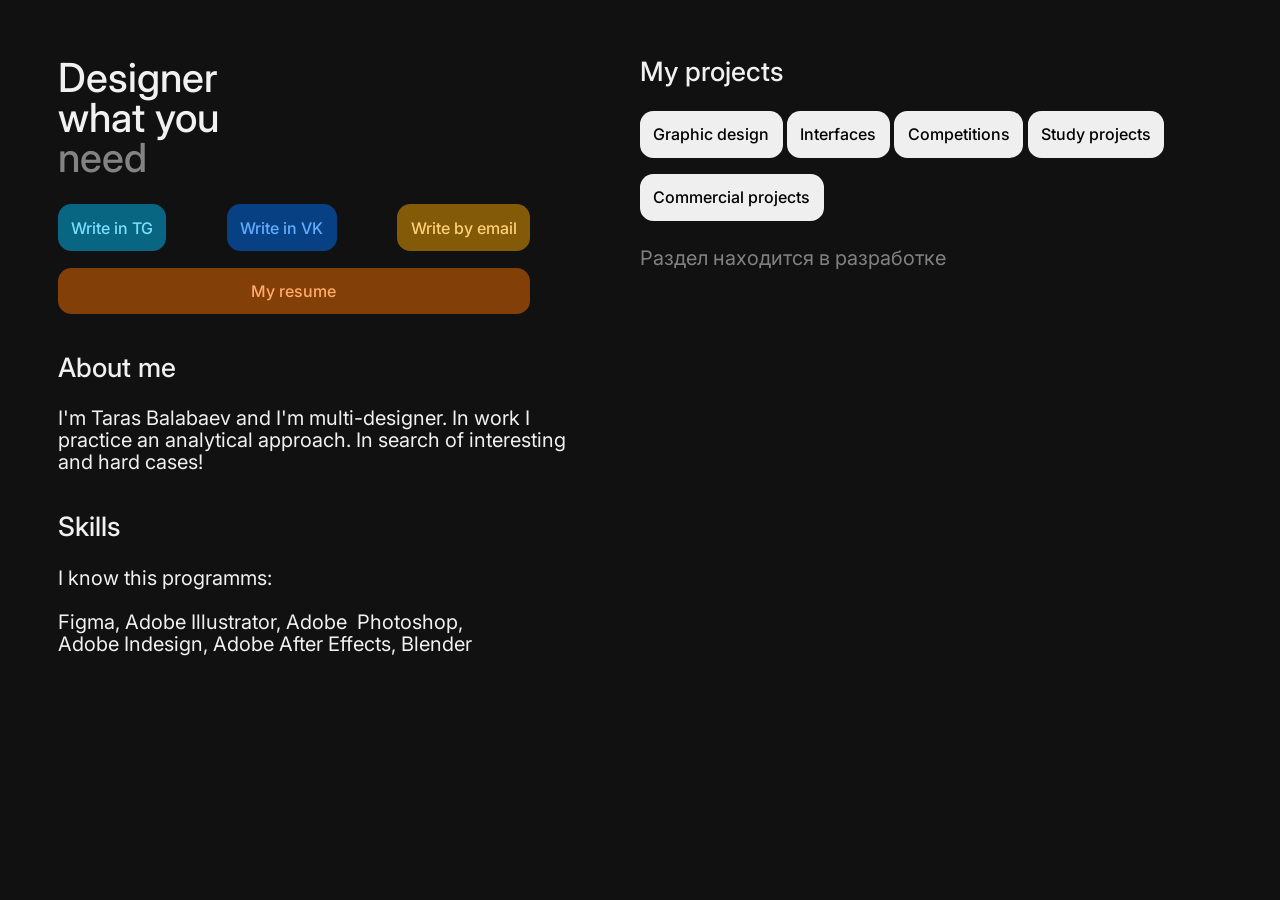
==== index.html @ 017d686e "testing" ====
<!doctype html>
<html lang="en">
  <head>
    <meta charset="UTF-8" />
    <meta name="viewport" content="width=device-width, initial-scale=1.0" />
    <title>Portfolio 2026</title>
    <link rel="stylesheet" href="stylesheets/style.css" />
    <script defer src="javascripts/script.js"></script>
    <link rel="icon" href="images/icon.ico" />
    <link rel="stylesheet" href="images/icon.png" />

    <meta property="og:type" content="website" />
    <meta property="og:title" content="Портфолио Тараса Балабаева" />
    <meta
      property="og:description"
      content="Дизайнер, который вам не нужен, а необходим"
    />
    <meta
      property="og:image"
      content="https://raw.githubusercontent.com/killedbycss/portfolio/refs/heads/main/images/banner.png"
    />
    <meta
      property="og:url"
      content="https://killedbycss.github.io/portfolio/"
    />
  </head>
  <body>
    <!-- Анатомия страницы -->
    <div class="contents">
      <!-- Главные секции -->

      <!-- Описание -->
      <section id="description">
        <div class="miniContents">
          <h1>Designer <br />what you <br /><span>need</span></h1>
          <div class="tags" id="social">
            <button
              class="tag"
              id="tg"
              onclick="window.open('https://t.me/killedbycss', '_blank')"
            >
              Write in TG
            </button>
            <button
              class="tag"
              id="vk"
              onclick="window.open('https://vk.com/tarasbalabaev', '_blank')"
            >
              Write in VK
            </button>
            <button class="tag" id="emEn">Write by email</button>
            <button
              class="tag"
              id="mr"
              onclick="
                window.open(
                  'https://hh.ru/resume/beac0c36ff1005ab8c0039ed1f59636e52775a?hhtmFrom=profile_experience',
                  '_blank'
                )
              "
            >
              My resume
            </button>
          </div>
        </div>
        <div class="miniContents">
          <h2>About me</h2>
          <p>
            I'm Taras Balabaev and I'm multi-designer. In work I practice an
            analytical approach. In search of interesting and hard cases!
          </p>
        </div>

        <div class="miniContents">
          <h2>Skills</h2>
          <p>
            I know this programms:<br /><br />Figma, Adobe&nbsp;Illustrator,
            Adobe &nbsp;Photoshop, Adobe&nbsp;Indesign,
            Adobe&nbsp;After&nbsp;Effects, Blender
          </p>
        </div>
      </section>

      <!-- Пустота -->
      <div id="waste"></div>

      <!-- Проекты -->
      <section id="projects">
        <div class="miniContents">
          <h2>My projects</h2>
          <div class="tags" id="sort">
            <button class="tag" id="">Graphic design</button>
            <button class="tag" id="">Interfaces</button>
            <button class="tag" id="">Competitions</button>
            <button class="tag" id="">Study projects</button>
            <button class="tag" id="">Commercial projects</button>
          </div>
          <p id="comment">Раздел находится в разработке</p>
        </div>
      </section>
    </div>
  </body>
</html>
---- stylesheets/style.css ----
@import 'reset.css';
@import url('https://fonts.googleapis.com/css2?family=Inter:ital,opsz,wght@0,14..32,100..900;1,14..32,100..900&display=swap');
@import 'layout.css';
@import 'animation.css';
@import 'adaptive.css';
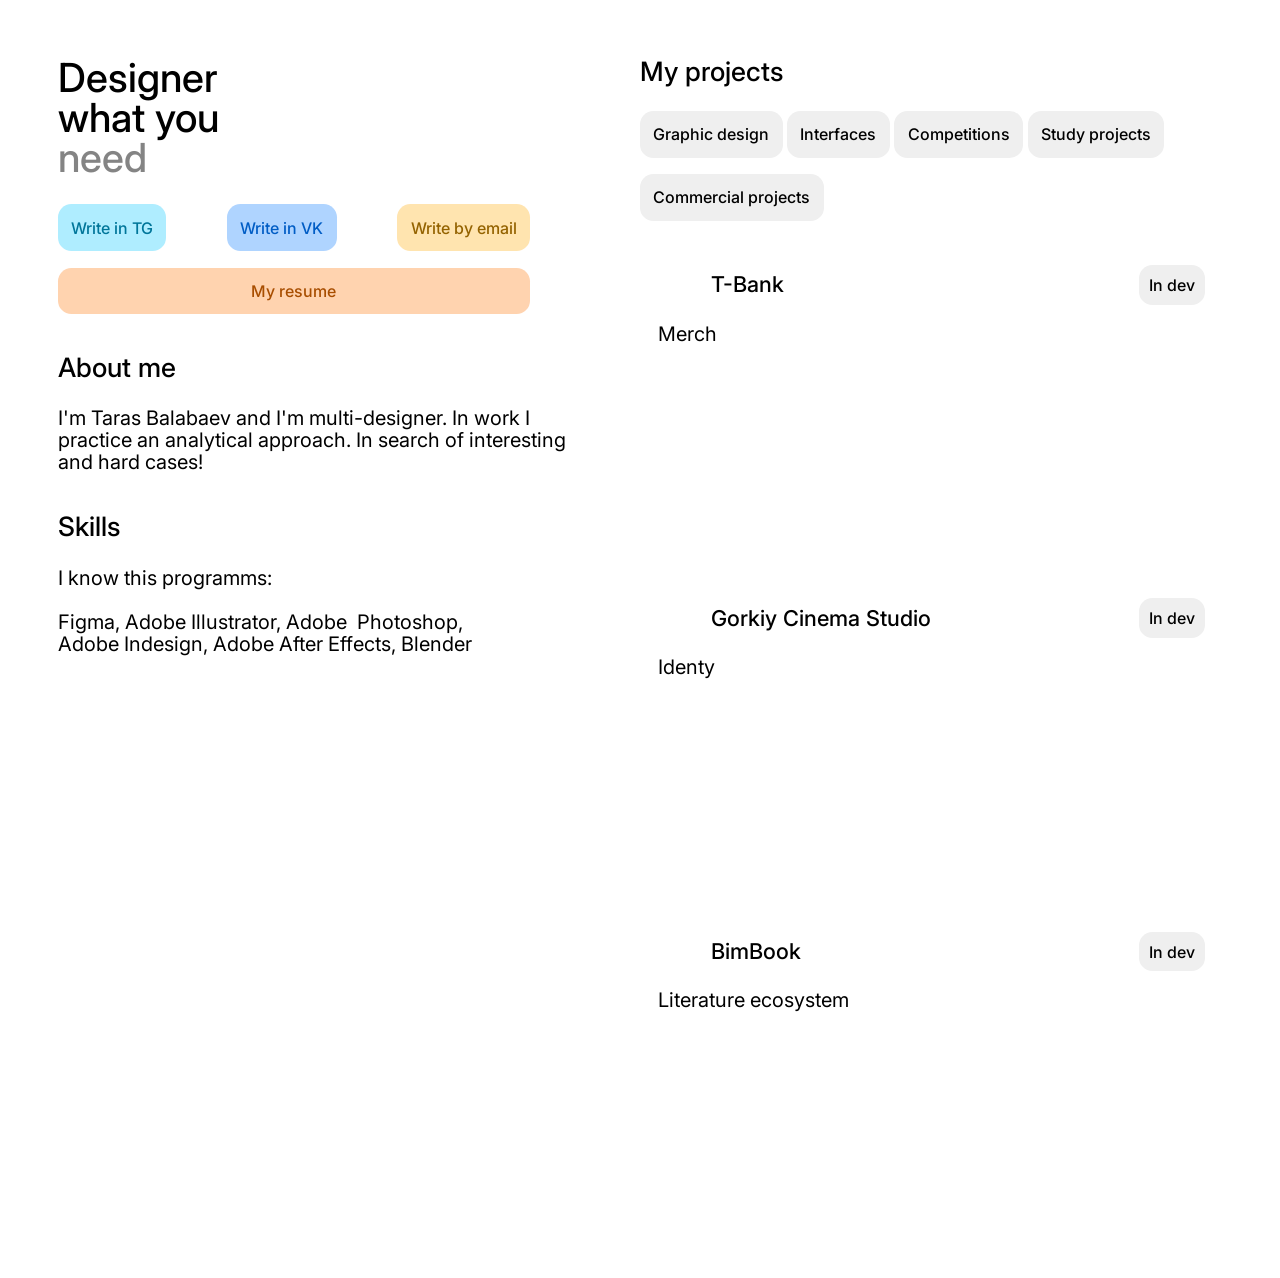
==== commit cb937db4: "Ready to projects" ====
--- a/index.html
+++ b/index.html
@@ -5,6 +5,7 @@
     <meta name="viewport" content="width=device-width, initial-scale=1.0" />
     <title>Portfolio 2026</title>
     <link rel="stylesheet" href="stylesheets/style.css" />
+    <script defer src="redirect.js"></script>
     <script defer src="javascripts/script.js"></script>
     <link rel="icon" href="images/icon.ico" />
     <link rel="stylesheet" href="images/icon.png" />
@@ -95,7 +96,51 @@
             <button class="tag" id="">Study projects</button>
             <button class="tag" id="">Commercial projects</button>
           </div>
-          <p id="comment">Раздел находится в разработке</p>
+          <div class="project">
+            <div class="aboutProject">
+              <div class="iconText">
+                <div class="projectIcon"></div>
+                <h3>T-Bank</h3>
+              </div>
+              <button class="tag" id="open">In dev</button>
+            </div>
+            <p>Merch</p>
+            <div class="aboutProject">
+              <div class="projectImage"></div>
+              <div class="projectImage"></div>
+              <div class="projectImage"></div>
+            </div>
+          </div>
+          <div class="project">
+            <div class="aboutProject">
+              <div class="iconText">
+                <div class="projectIcon"></div>
+                <h3>Gorkiy Cinema Studio</h3>
+              </div>
+              <button class="tag" id="open">In dev</button>
+            </div>
+            <p>Identy</p>
+            <div class="aboutProject">
+              <div class="projectImage"></div>
+              <div class="projectImage"></div>
+              <div class="projectImage"></div>
+            </div>
+          </div>
+          <div class="project">
+            <div class="aboutProject">
+              <div class="iconText">
+                <div class="projectIcon"></div>
+                <h3>BimBook</h3>
+              </div>
+              <button class="tag" id="open">In dev</button>
+            </div>
+            <p>Literature ecosystem</p>
+            <div class="aboutProject">
+              <div class="projectImage"></div>
+              <div class="projectImage"></div>
+              <div class="projectImage"></div>
+            </div>
+          </div>
         </div>
       </section>
     </div>
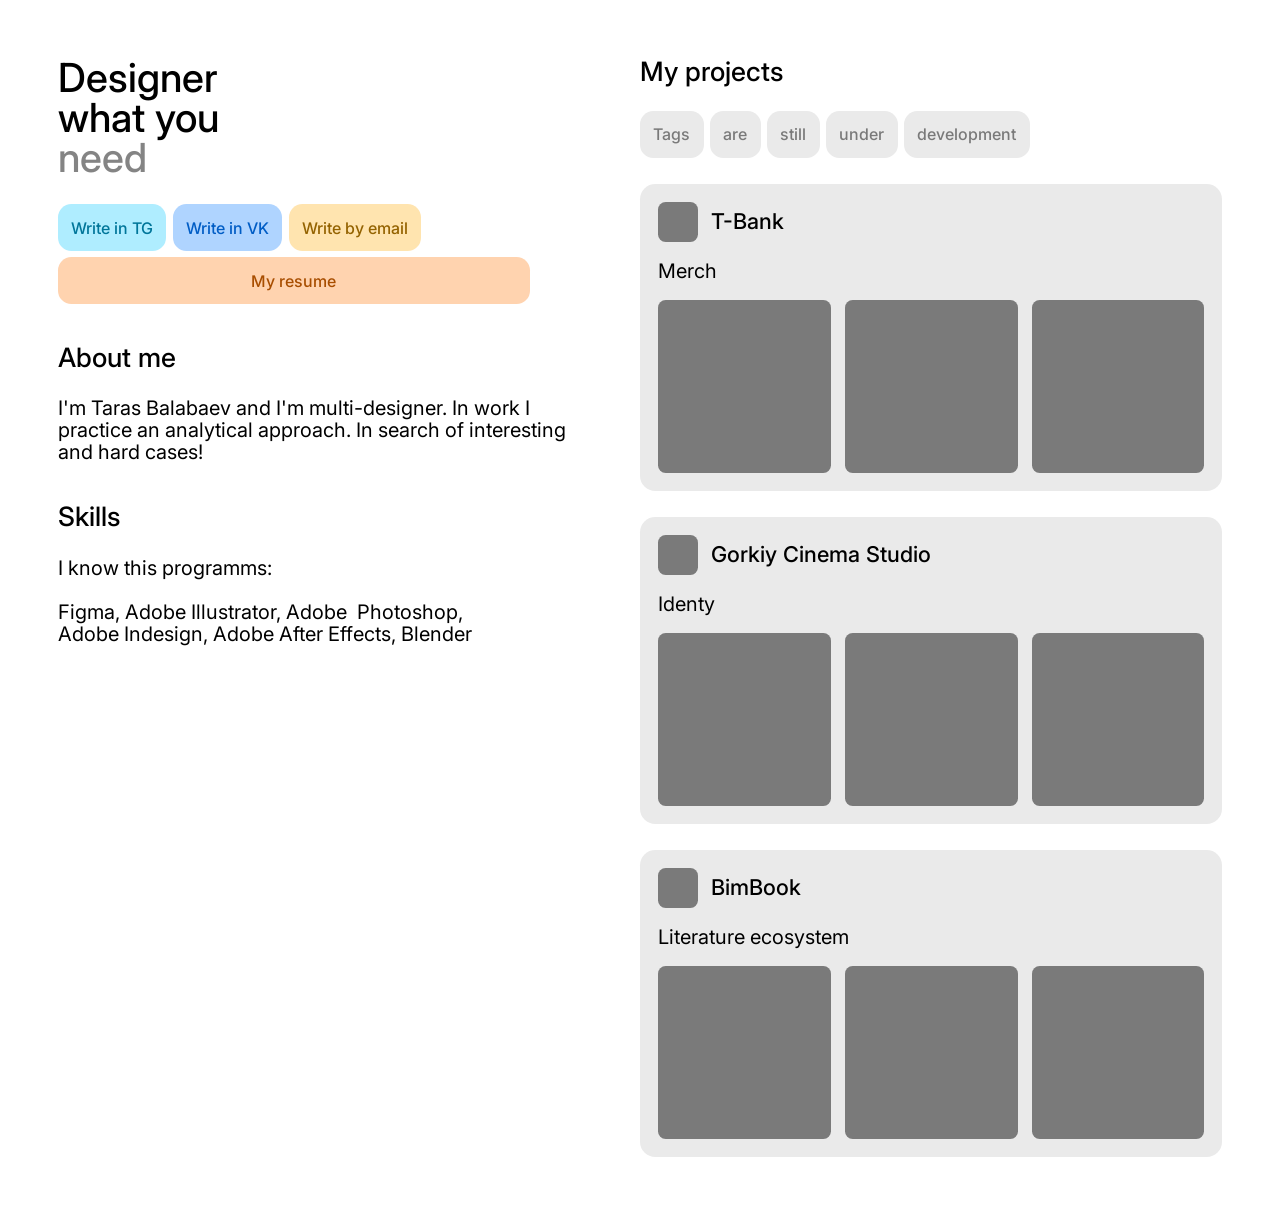
==== commit 827b0131: "transitions" ====
--- a/index.html
+++ b/index.html
@@ -90,11 +90,11 @@
         <div class="miniContents">
           <h2>My projects</h2>
           <div class="tags" id="sort">
-            <button class="tag" id="">Graphic design</button>
-            <button class="tag" id="">Interfaces</button>
-            <button class="tag" id="">Competitions</button>
-            <button class="tag" id="">Study projects</button>
-            <button class="tag" id="">Commercial projects</button>
+            <button class="tag" id="">Tags</button>
+            <button class="tag" id="">are</button>
+            <button class="tag" id="">still</button>
+            <button class="tag" id="">under</button>
+            <button class="tag" id="">development</button>
           </div>
           <div class="project">
             <div class="aboutProject">
@@ -102,7 +102,7 @@
                 <div class="projectIcon"></div>
                 <h3>T-Bank</h3>
               </div>
-              <button class="tag" id="open">In dev</button>
+              <!-- <button class="tag" id="open">In dev</button> -->
             </div>
             <p>Merch</p>
             <div class="aboutProject">
@@ -117,7 +117,7 @@
                 <div class="projectIcon"></div>
                 <h3>Gorkiy Cinema Studio</h3>
               </div>
-              <button class="tag" id="open">In dev</button>
+              <!-- <button class="tag" id="open">In dev</button> -->
             </div>
             <p>Identy</p>
             <div class="aboutProject">
@@ -132,7 +132,7 @@
                 <div class="projectIcon"></div>
                 <h3>BimBook</h3>
               </div>
-              <button class="tag" id="open">In dev</button>
+              <!-- <button class="tag" id="open">In dev</button> -->
             </div>
             <p>Literature ecosystem</p>
             <div class="aboutProject">
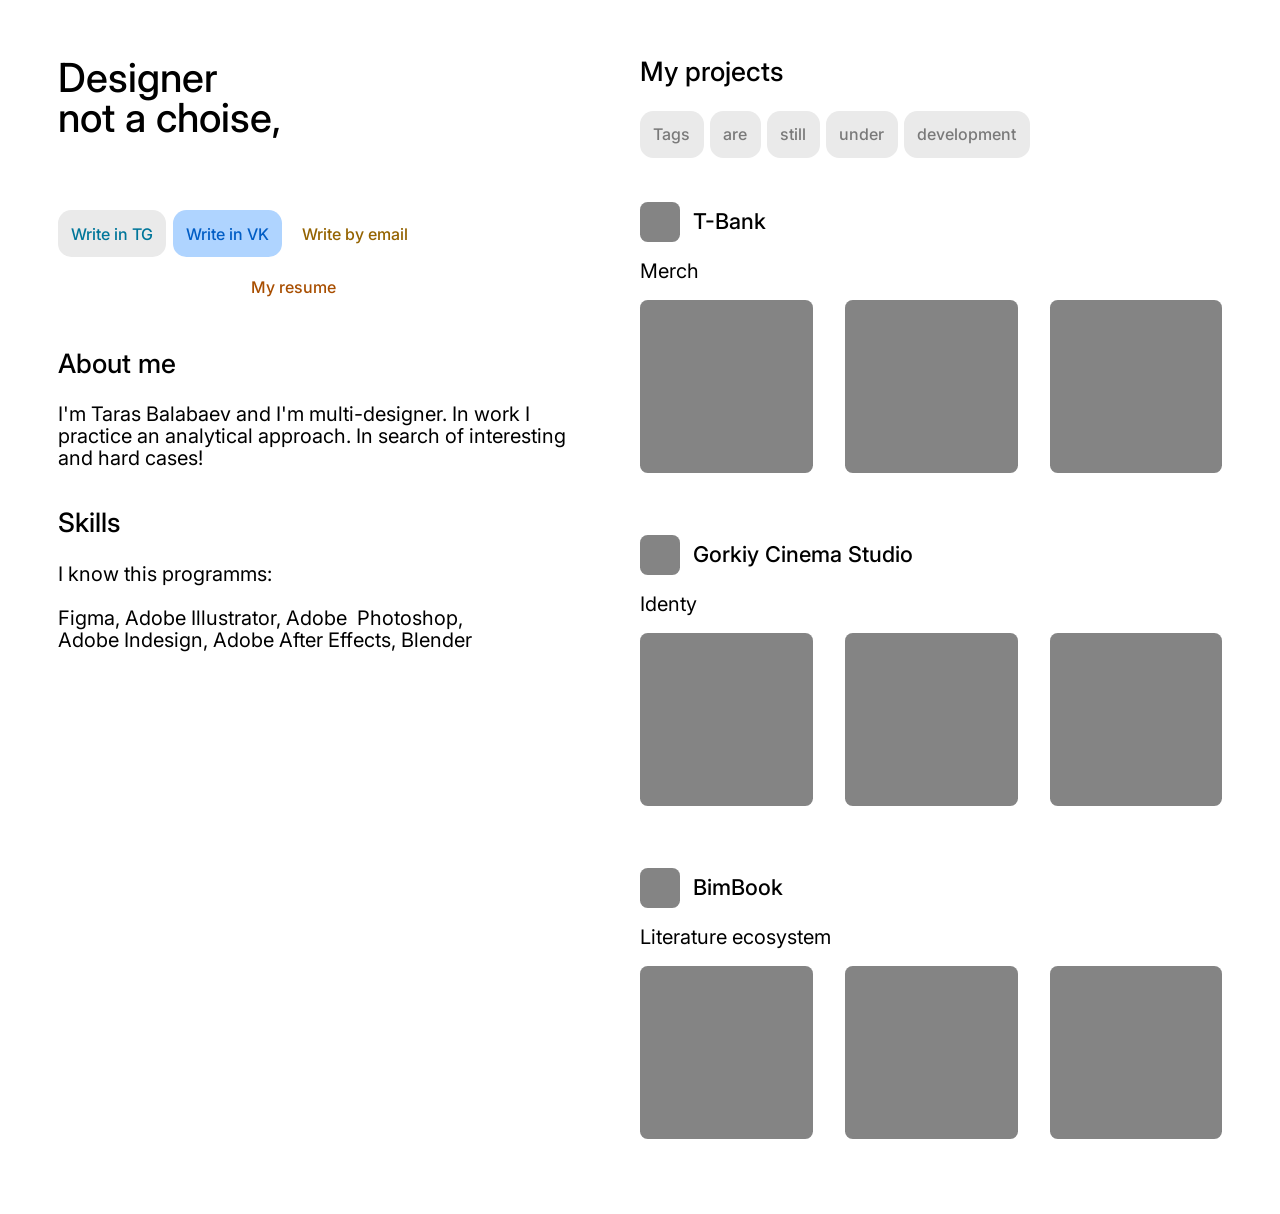
==== commit 98ef8f41: "hovers, animations, colors, redirects" ====
--- a/index.html
+++ b/index.html
@@ -33,7 +33,7 @@
       <!-- Описание -->
       <section id="description">
         <div class="miniContents">
-          <h1>Designer <br />what you <br /><span>need</span></h1>
+          <h1>Designer<br />not a choise,<br /><span>but necessity</span></h1>
           <div class="tags" id="social">
             <button
               class="tag"
@@ -96,7 +96,7 @@
             <button class="tag" id="">under</button>
             <button class="tag" id="">development</button>
           </div>
-          <div class="project">
+          <div class="project" id="tbank">
             <div class="aboutProject">
               <div class="iconText">
                 <div class="projectIcon"></div>
@@ -111,7 +111,7 @@
               <div class="projectImage"></div>
             </div>
           </div>
-          <div class="project">
+          <div class="project" id="gorkiy">
             <div class="aboutProject">
               <div class="iconText">
                 <div class="projectIcon"></div>
@@ -126,7 +126,7 @@
               <div class="projectImage"></div>
             </div>
           </div>
-          <div class="project">
+          <div class="project" id="bimbook">
             <div class="aboutProject">
               <div class="iconText">
                 <div class="projectIcon"></div>
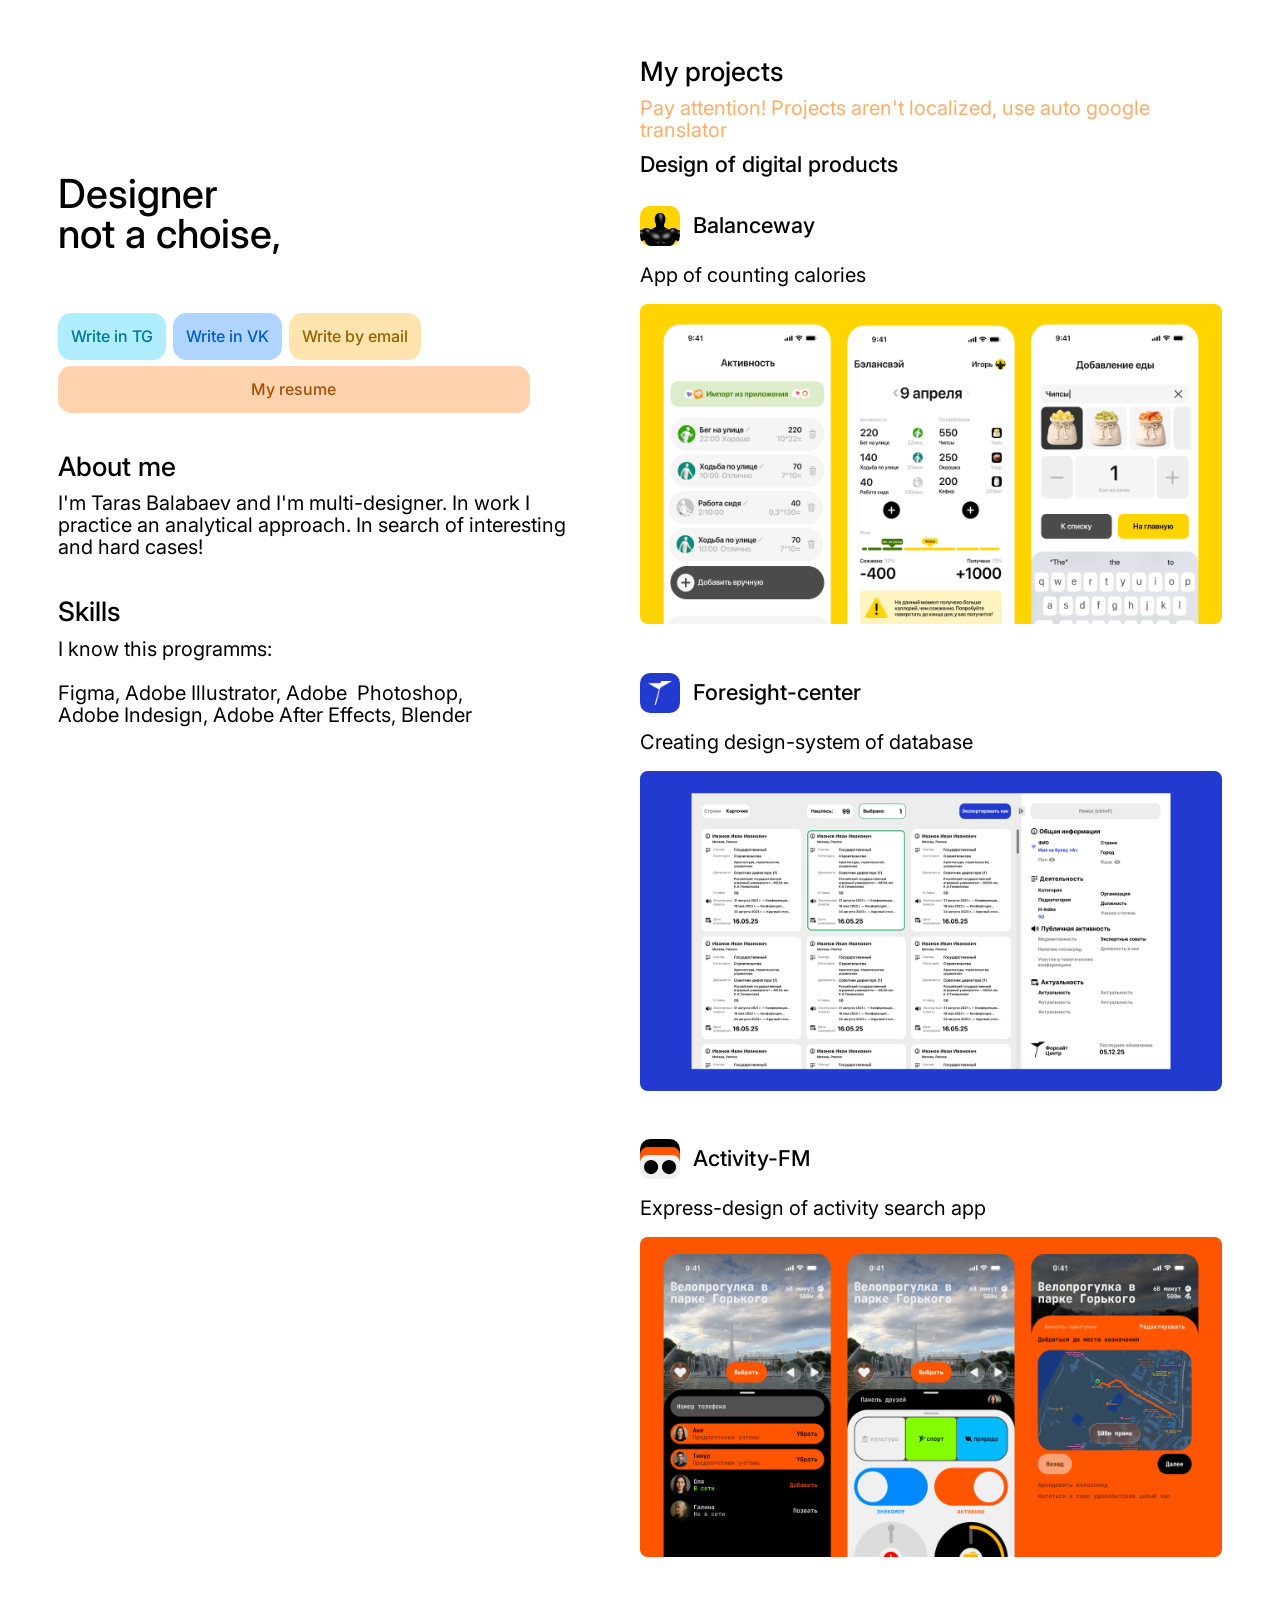
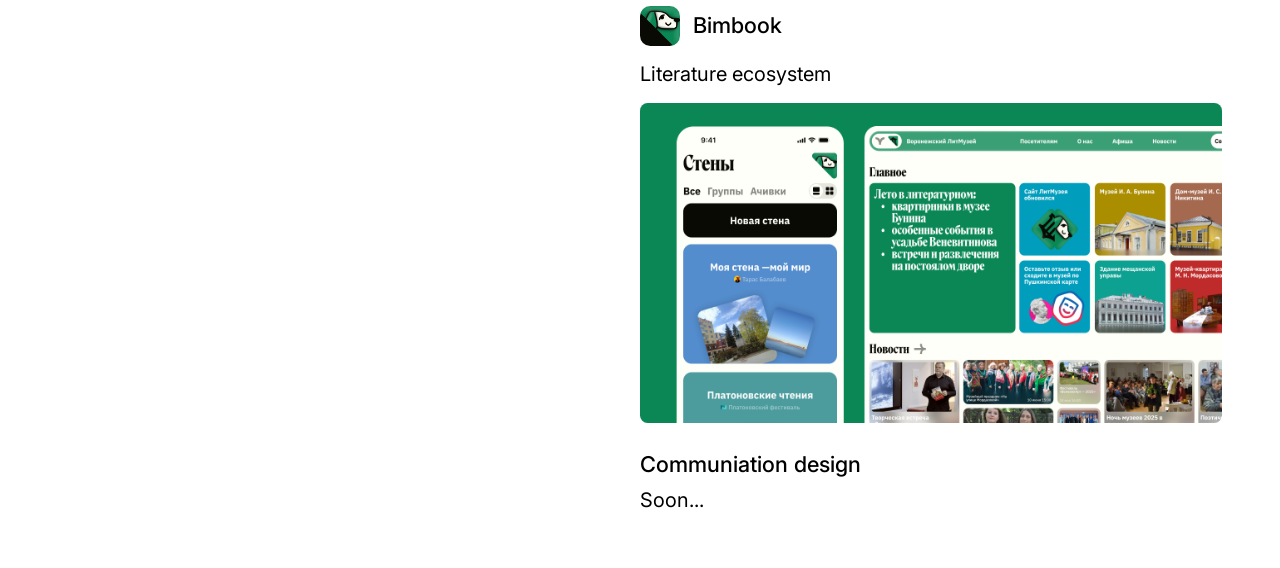
==== commit c5665796: "1.0" ====
--- a/index.html
+++ b/index.html
@@ -89,58 +89,87 @@
       <section id="projects">
         <div class="miniContents">
           <h2>My projects</h2>
-          <div class="tags" id="sort">
+          <p id="attention">
+            Pay attention! Projects aren't localized, use auto google translator
+          </p>
+          <!-- <div class="tags" id="sort">
             <button class="tag" id="">Tags</button>
             <button class="tag" id="">are</button>
             <button class="tag" id="">still</button>
             <button class="tag" id="">under</button>
             <button class="tag" id="">development</button>
-          </div>
-          <div class="project" id="tbank">
+          </div> -->
+          <h3>Design of digital products</h3>
+          <div class="project" id="balanceway">
             <div class="aboutProject">
               <div class="iconText">
-                <div class="projectIcon"></div>
-                <h3>T-Bank</h3>
+                <img
+                  class="projectIcon"
+                  src="projects/icons/balanceway.png"
+                  alt="Screens of balanceway app where user add food and activities and then app counts calories"
+                />
+                <h3>Balanceway</h3>
               </div>
-              <!-- <button class="tag" id="open">In dev</button> -->
+              <!-- <button class="tag" id="open">Изучить</button> -->
             </div>
-            <p>Merch</p>
+            <p>App of counting calories</p>
             <div class="aboutProject">
-              <div class="projectImage"></div>
-              <div class="projectImage"></div>
-              <div class="projectImage"></div>
+              <img class="projectImage" src="projects/covers/balanceway.png" />
             </div>
           </div>
-          <div class="project" id="gorkiy">
+          <div class="project" id="foresight">
             <div class="aboutProject">
               <div class="iconText">
-                <div class="projectIcon"></div>
-                <h3>Gorkiy Cinema Studio</h3>
+                <img class="projectIcon" src="projects/icons/foresight.png" />
+                <h3>Foresight-center</h3>
               </div>
-              <!-- <button class="tag" id="open">In dev</button> -->
+              <!-- <button class="tag" id="open">Изучить</button> -->
             </div>
-            <p>Identy</p>
+            <p>Creating design-system of database</p>
             <div class="aboutProject">
-              <div class="projectImage"></div>
-              <div class="projectImage"></div>
-              <div class="projectImage"></div>
+              <img
+                class="projectImage"
+                src="projects/covers/foresight.png"
+                alt="Design of database. User choises filter and sort by categories"
+              />
+            </div>
+          </div>
+          <div class="project" id="dosug">
+            <div class="aboutProject">
+              <div class="iconText">
+                <img class="projectIcon" src="projects/icons/dosug.png" />
+                <h3>Activity-FM</h3>
+              </div>
+              <!-- <button class="tag" id="open">Изучить</button> -->
+            </div>
+            <p>Express-design of activity search app</p>
+            <div class="aboutProject">
+              <img
+                class="projectImage"
+                src="projects/covers/dosug.png"
+                alt="Screens of app where user choise activity like music"
+              />
             </div>
           </div>
           <div class="project" id="bimbook">
             <div class="aboutProject">
               <div class="iconText">
-                <div class="projectIcon"></div>
-                <h3>BimBook</h3>
+                <img
+                  class="projectIcon"
+                  src="projects/icons/bimbook.png"
+                  alt="Screen of Bimbook app where you can explore literature and website where you can explore museums"
+                />
+                <h3>Bimbook</h3>
               </div>
-              <!-- <button class="tag" id="open">In dev</button> -->
+              <!-- <button class="tag" id="open">Изучить</button> -->
             </div>
             <p>Literature ecosystem</p>
             <div class="aboutProject">
-              <div class="projectImage"></div>
-              <div class="projectImage"></div>
-              <div class="projectImage"></div>
+              <img class="projectImage" src="projects/covers/bimbook.png" />
             </div>
           </div>
+          <h3>Communiation design</h3>
+          <p>Soon...</p>
         </div>
       </section>
     </div>
